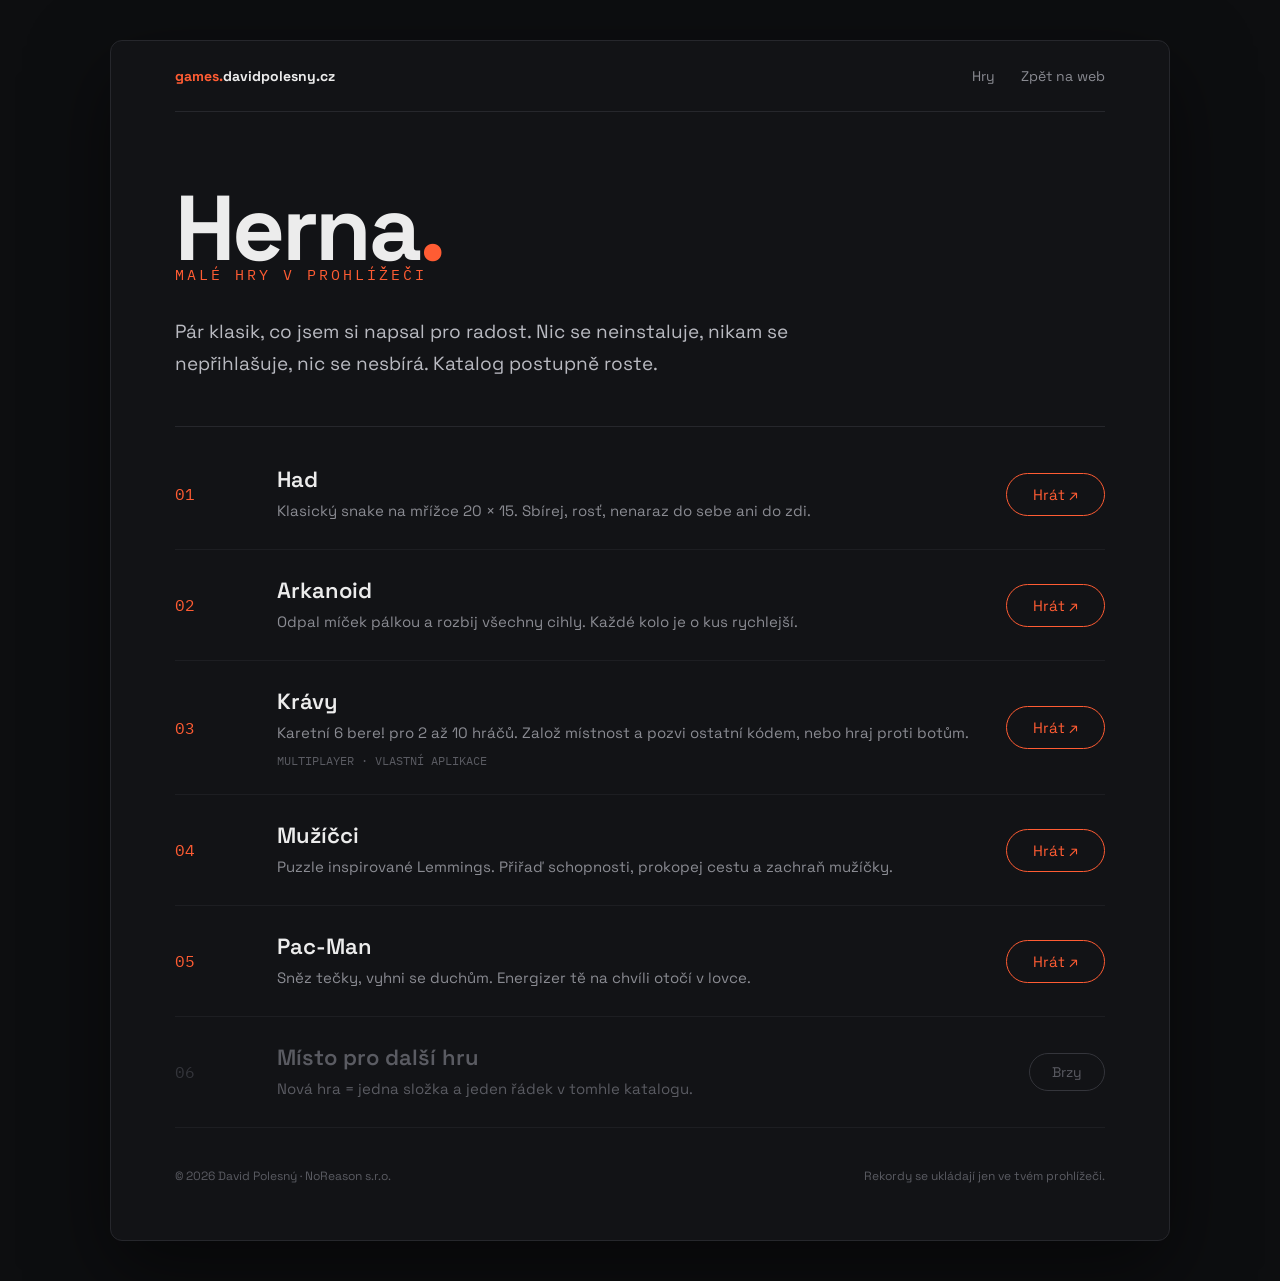
==== index.html @ ad769e96 "Add Mužíčci to the herna with Lemmings-like physics and a cavern look. Co-authored-by: Cursor <curso" ====
<!DOCTYPE html>
<html lang="cs">
<head>
<meta charset="utf-8">
<meta name="viewport" content="width=device-width, initial-scale=1">
<title>Herna — davidpolesny.cz</title>
<meta name="description" content="Malé hry v prohlížeči od Davida Polesného. Had, Arkanoid, Krávy, Mužíčci a Pac-Man, bez instalace a bez přihlašování.">
<meta name="theme-color" content="#0d0e10">
<link rel="canonical" href="https://games.davidpolesny.cz/">
<meta property="og:type" content="website">
<meta property="og:site_name" content="games.davidpolesny.cz">
<meta property="og:title" content="Herna — davidpolesny.cz">
<meta property="og:description" content="Malé hry v prohlížeči. Had, Arkanoid, Krávy, Mužíčci a Pac-Man, bez instalace a bez přihlašování.">
<meta property="og:url" content="https://games.davidpolesny.cz/">
<meta property="og:locale" content="cs_CZ">
<link rel="icon" href="/favicon.svg" type="image/svg+xml">
<link rel="preconnect" href="https://fonts.googleapis.com">
<link rel="preconnect" href="https://fonts.gstatic.com" crossorigin>
<link href="https://fonts.googleapis.com/css2?family=Space+Grotesk:wght@400;500;700&family=IBM+Plex+Mono:wght@400;500&display=swap" rel="stylesheet">
<link rel="stylesheet" href="/assets/site.css">
</head>
<body>
<div class="card">

  <header class="topbar">
    <span class="brand"><span>games.</span>davidpolesny.cz</span>
    <nav class="topnav">
      <a href="#hry">Hry</a>
      <a href="https://www.davidpolesny.cz/">Zpět na web</a>
    </nav>
  </header>

  <section class="hero">
    <div class="hero-title">
      <h1>Herna<span>.</span></h1>
      <div class="kicker">MALÉ HRY V PROHLÍŽEČI</div>
    </div>
    <p class="lede">Pár klasik, co jsem si napsal pro radost. Nic se neinstaluje, nikam se nepřihlašuje, nic se nesbírá. Katalog postupně roste.</p>
  </section>

  <section id="hry" class="catalog">

    <article class="game-row">
      <div class="game-num">01</div>
      <div class="game-body">
        <span class="game-name">Had</span>
        <span class="game-desc">Klasický snake na mřížce 20 × 15. Sbírej, rosť, nenaraz do sebe ani do zdi.</span>
        <span class="game-meta" data-best="had" hidden></span>
      </div>
      <div class="game-action"><a class="btn" href="/hry/had/">Hrát ↗</a></div>
    </article>

    <article class="game-row">
      <div class="game-num">02</div>
      <div class="game-body">
        <span class="game-name">Arkanoid</span>
        <span class="game-desc">Odpal míček pálkou a rozbij všechny cihly. Každé kolo je o kus rychlejší.</span>
        <span class="game-meta" data-best="arkanoid" hidden></span>
      </div>
      <div class="game-action"><a class="btn" href="/hry/arkanoid/">Hrát ↗</a></div>
    </article>

    <article class="game-row">
      <div class="game-num">03</div>
      <div class="game-body">
        <span class="game-name">Krávy</span>
        <span class="game-desc">Karetní 6 bere! pro 2 až 10 hráčů. Založ místnost a pozvi ostatní kódem, nebo hraj proti botům.</span>
        <span class="game-meta">MULTIPLAYER · VLASTNÍ APLIKACE</span>
      </div>
      <div class="game-action"><a class="btn" href="https://kravy.davidpolesny.cz/">Hrát ↗</a></div>
    </article>

    <article class="game-row">
      <div class="game-num">04</div>
      <div class="game-body">
        <span class="game-name">Mužíčci</span>
        <span class="game-desc">Puzzle inspirované Lemmings. Přiřaď schopnosti, prokopej cestu a zachraň mužíčky.</span>
        <span class="game-meta" data-best="muzici" hidden></span>
      </div>
      <div class="game-action"><a class="btn" href="/hry/muzici/">Hrát ↗</a></div>
    </article>

    <article class="game-row">
      <div class="game-num">05</div>
      <div class="game-body">
        <span class="game-name">Pac-Man</span>
        <span class="game-desc">Sněz tečky, vyhni se duchům. Energizer tě na chvíli otočí v lovce.</span>
        <span class="game-meta" data-best="pacman" hidden></span>
      </div>
      <div class="game-action"><a class="btn" href="/hry/pacman/">Hrát ↗</a></div>
    </article>

    <article class="game-row is-empty">
      <div class="game-num">06</div>
      <div class="game-body">
        <span class="game-name">Místo pro další hru</span>
        <span class="game-desc">Nová hra = jedna složka a jeden řádek v tomhle katalogu.</span>
      </div>
      <div class="game-action"><span class="tag">Brzy</span></div>
    </article>

  </section>

  <footer class="foot">
    <span>© 2026 David Polesný · NoReason s.r.o.</span>
    <span>Rekordy se ukládají jen ve tvém prohlížeči.</span>
  </footer>

</div>

<script>
/* Rekordy v katalogu — jen když v tomhle prohlížeči nějaké jsou. */
(function () {
  var rows = document.querySelectorAll('[data-best]');
  for (var i = 0; i < rows.length; i++) {
    var slug = rows[i].getAttribute('data-best');
    var best = 0;
    try { best = parseInt(localStorage.getItem('dp-games:' + slug + ':best'), 10) || 0; } catch (e) {}
    if (best > 0) {
      rows[i].textContent = 'TVŮJ REKORD ' + String(best).replace(/\B(?=(\d{3})+(?!\d))/g, ' ');
      rows[i].hidden = false;
    }
  }
})();
</script>
<script src="https://stats.davidpolesny.cz/beacon.js" defer></script>
</body>
</html>
---- assets/site.css ----
/* games.davidpolesny.cz — sdílený design
   Vychází z davidpolesny.cz: stejné barvy, písma, rádiusy a karta. */

:root {
  --bg: #0d0e10;
  --panel: #121316;
  --screen: #08090b;
  --line: #26272c;
  --line-soft: #1d1e22;
  --line-dash: #34353b;
  --text: #ececec;
  --body: #b9bac1;
  --muted: #8a8b92;
  --dim: #5a5b62;
  --acc: #ff5c33;
  --acc-hover: #ff8a66;
  --acc-ink: #1a0d08;
  --radius: 12px;
  --sans: 'Space Grotesk', system-ui, -apple-system, sans-serif;
  --mono: 'IBM Plex Mono', ui-monospace, 'Cascadia Mono', monospace;
}

* { box-sizing: border-box; }

body {
  margin: 0;
  background: var(--bg);
  color: var(--text);
  font-family: var(--sans);
  min-height: 100vh;
  display: flex;
  justify-content: center;
  padding: 40px 20px;
}

a { color: var(--acc); text-decoration: none; }
a:hover { color: var(--acc-hover); }
::selection { background: var(--acc); color: var(--acc-ink); }

@keyframes fadeUp {
  from { opacity: 0; transform: translateY(16px); }
  to { opacity: 1; transform: none; }
}

.card {
  width: 100%;
  max-width: 1060px;
  background: var(--panel);
  border: 1px solid var(--line);
  border-radius: var(--radius);
  padding: 0 64px 56px;
  box-shadow: 0 30px 80px rgba(0, 0, 0, .5);
}

/* --- hlavička --- */

.topbar {
  display: flex;
  justify-content: space-between;
  align-items: center;
  padding: 26px 0;
  border-bottom: 1px solid var(--line);
  font-size: 14px;
  color: var(--muted);
  gap: 16px;
}

.brand { color: var(--text); font-weight: 700; }
.brand span { color: var(--acc); }

.topnav { display: flex; gap: 26px; align-items: center; }
.topnav a { color: var(--muted); }
.topnav a:hover { color: var(--text); }

/* --- hero --- */

.hero { padding: 70px 0 46px; animation: fadeUp .6s ease both; }

.hero-title {
  display: inline-flex;
  flex-direction: column;
}

.hero h1 {
  font-size: 92px;
  font-weight: 700;
  line-height: 1.02;
  letter-spacing: -3px;
  margin: 0;
}
.hero h1 span { color: var(--acc); }

.kicker {
  color: var(--acc);
  font-size: 15px;
  letter-spacing: 3px;
  margin-top: -9px;
  font-family: var(--mono);
  line-height: 1;
}

.lede {
  max-width: 620px;
  font-size: 19px;
  line-height: 1.7;
  color: var(--body);
  margin: 34px 0 0;
}

/* --- katalog her --- */

.catalog {
  border-top: 1px solid var(--line);
  padding-top: 12px;
  animation: fadeUp .6s .15s ease both;
}

.game-row {
  display: grid;
  grid-template-columns: 70px 1fr auto;
  column-gap: 32px;
  align-items: center;
  padding: 26px 0;
  border-bottom: 1px solid var(--line-soft);
}

.game-num {
  color: var(--acc);
  font-family: var(--mono);
  font-size: 16px;
}

.game-body { display: flex; flex-direction: column; gap: 6px; min-width: 0; }
.game-name { font-weight: 600; font-size: 22px; color: var(--text); }
.game-desc { color: var(--muted); font-size: 15px; line-height: 1.6; }

.game-meta {
  font-family: var(--mono);
  font-size: 12px;
  color: var(--dim);
  margin-top: 2px;
}
.game-meta[hidden] { display: none; }

.game-action { display: flex; justify-content: flex-end; }

.btn {
  display: inline-block;
  border: 1px solid var(--acc);
  color: var(--acc);
  padding: 11px 26px;
  border-radius: 100px;
  font-size: 15px;
  font-family: var(--sans);
  background: none;
  cursor: pointer;
  transition: background .2s ease, color .2s ease;
  white-space: nowrap;
}
.btn:hover { background: var(--acc); color: var(--acc-ink); }

.btn-solid { background: var(--acc); color: var(--acc-ink); font-weight: 600; }
.btn-solid:hover { background: var(--acc-hover); border-color: var(--acc-hover); color: var(--acc-ink); }

.btn-quiet { border-color: var(--line-dash); color: var(--muted); }
.btn-quiet:hover { background: none; border-color: var(--muted); color: var(--text); }

.game-row.is-empty .game-num { color: var(--line-dash); }
.game-row.is-empty .game-name { color: var(--dim); }
.game-row.is-empty .game-desc { color: var(--dim); }

.tag {
  border: 1px solid var(--line-dash);
  color: var(--dim);
  padding: 9px 22px;
  border-radius: 100px;
  font-size: 14px;
  white-space: nowrap;
}

/* --- pata --- */

.foot {
  margin-top: 40px;
  font-size: 12px;
  color: var(--dim);
  display: flex;
  justify-content: space-between;
  gap: 16px;
  flex-wrap: wrap;
}

/* --- herní stránka --- */

.game-head {
  display: flex;
  justify-content: space-between;
  align-items: center;
  padding: 26px 0;
  border-bottom: 1px solid var(--line);
  gap: 16px;
  flex-wrap: wrap;
}

.back {
  display: inline-flex;
  align-items: center;
  gap: 8px;
  color: var(--muted);
  font-size: 14px;
}
.back:hover { color: var(--text); }
.back svg { flex: none; }

.game-title { font-size: 20px; font-weight: 700; color: var(--text); }

.stage {
  display: grid;
  grid-template-columns: minmax(0, 1fr) 260px;
  gap: 28px;
  padding: 32px 0 0;
  align-items: start;
  animation: fadeUp .6s ease both;
}

.screen {
  position: relative;
  background: var(--screen);
  border: 1px solid var(--line);
  border-radius: 14px;
  overflow: hidden;
}

.screen canvas {
  display: block;
  width: 100%;
  height: auto;
  touch-action: none;
}

.overlay {
  position: absolute;
  inset: 0;
  display: flex;
  flex-direction: column;
  align-items: center;
  justify-content: center;
  gap: 14px;
  background: rgba(8, 9, 11, .88);
  text-align: center;
  padding: 24px;
}
.overlay[hidden] { display: none; }

.overlay-title {
  font-size: 34px;
  font-weight: 700;
  letter-spacing: -1px;
}
.overlay-title span { color: var(--acc); }

.overlay-sub {
  font-family: var(--mono);
  font-size: 13px;
  color: var(--muted);
  letter-spacing: 1px;
  line-height: 1.7;
}

.side { display: flex; flex-direction: column; gap: 16px; }

.stat {
  background: var(--screen);
  border: 1px solid var(--line);
  border-radius: var(--radius);
  padding: 18px 20px;
  display: flex;
  flex-direction: column;
  gap: 6px;
}

.stat-label {
  font-family: var(--mono);
  font-size: 11px;
  letter-spacing: 3px;
  color: var(--muted);
}

.stat-value {
  font-size: 40px;
  font-weight: 700;
  line-height: 1;
  color: var(--acc);
  font-variant-numeric: tabular-nums;
}

.stat-value.is-small { font-size: 26px; color: var(--text); }

.keys {
  background: var(--screen);
  border: 1px solid var(--line);
  border-radius: var(--radius);
  padding: 18px 20px;
  display: flex;
  flex-direction: column;
  gap: 12px;
}

.keys-list { display: flex; flex-direction: column; gap: 10px; }

.keys-row {
  display: flex;
  justify-content: space-between;
  gap: 12px;
  font-size: 14px;
  color: var(--body);
}
.keys-row b { font-family: var(--mono); font-weight: 400; color: var(--muted); }

.side-actions { display: flex; flex-direction: column; gap: 10px; }
.side-actions .btn { text-align: center; }

/* dotykové ovládání — jen na malých displejích */
.dpad { display: none; }

/* --- responzivita --- */

@media (max-width: 900px) {
  .stage { grid-template-columns: minmax(0, 1fr); }
  .side { flex-direction: row; flex-wrap: wrap; }
  .stat { flex: 1 1 140px; }
  .keys { flex: 1 1 100%; }
  .side-actions { flex: 1 1 100%; flex-direction: row; }
  .side-actions .btn { flex: 1; }
}

@media (max-width: 820px) {
  .card { padding: 0 28px 44px; }
  .hero h1 { font-size: 64px; letter-spacing: -2px; }
}

@media (max-width: 620px) {
  .game-row { grid-template-columns: 44px 1fr; row-gap: 14px; column-gap: 16px; }
  .game-action { grid-column: 2; justify-content: flex-start; }
  .keys { display: none; }
  .dpad {
    display: grid;
    grid-template-columns: repeat(3, 64px);
    grid-template-rows: repeat(2, 64px);
    gap: 8px;
    justify-content: center;
    flex: 1 1 100%;
  }
  .dpad button {
    background: var(--screen);
    border: 1px solid var(--line-dash);
    border-radius: 10px;
    color: var(--muted);
    font-size: 20px;
    cursor: pointer;
    -webkit-tap-highlight-color: transparent;
  }
  .dpad button:active { background: var(--acc); color: var(--acc-ink); border-color: var(--acc); }
  .dpad .up { grid-column: 2; grid-row: 1; }
  .dpad .left { grid-column: 1; grid-row: 2; }
  .dpad .down { grid-column: 2; grid-row: 2; }
  .dpad .right { grid-column: 3; grid-row: 2; }
}

@media (max-width: 520px) {
  body { padding: 20px 12px; }
  .card { padding: 0 20px 36px; }
  .hero { padding: 48px 0 36px; }
  .hero h1 { font-size: 44px; letter-spacing: -1.5px; }
  .lede { font-size: 17px; }
  .topnav { gap: 16px; }
}

@media (prefers-reduced-motion: reduce) {
  * { animation: none !important; transition: none !important; }
}
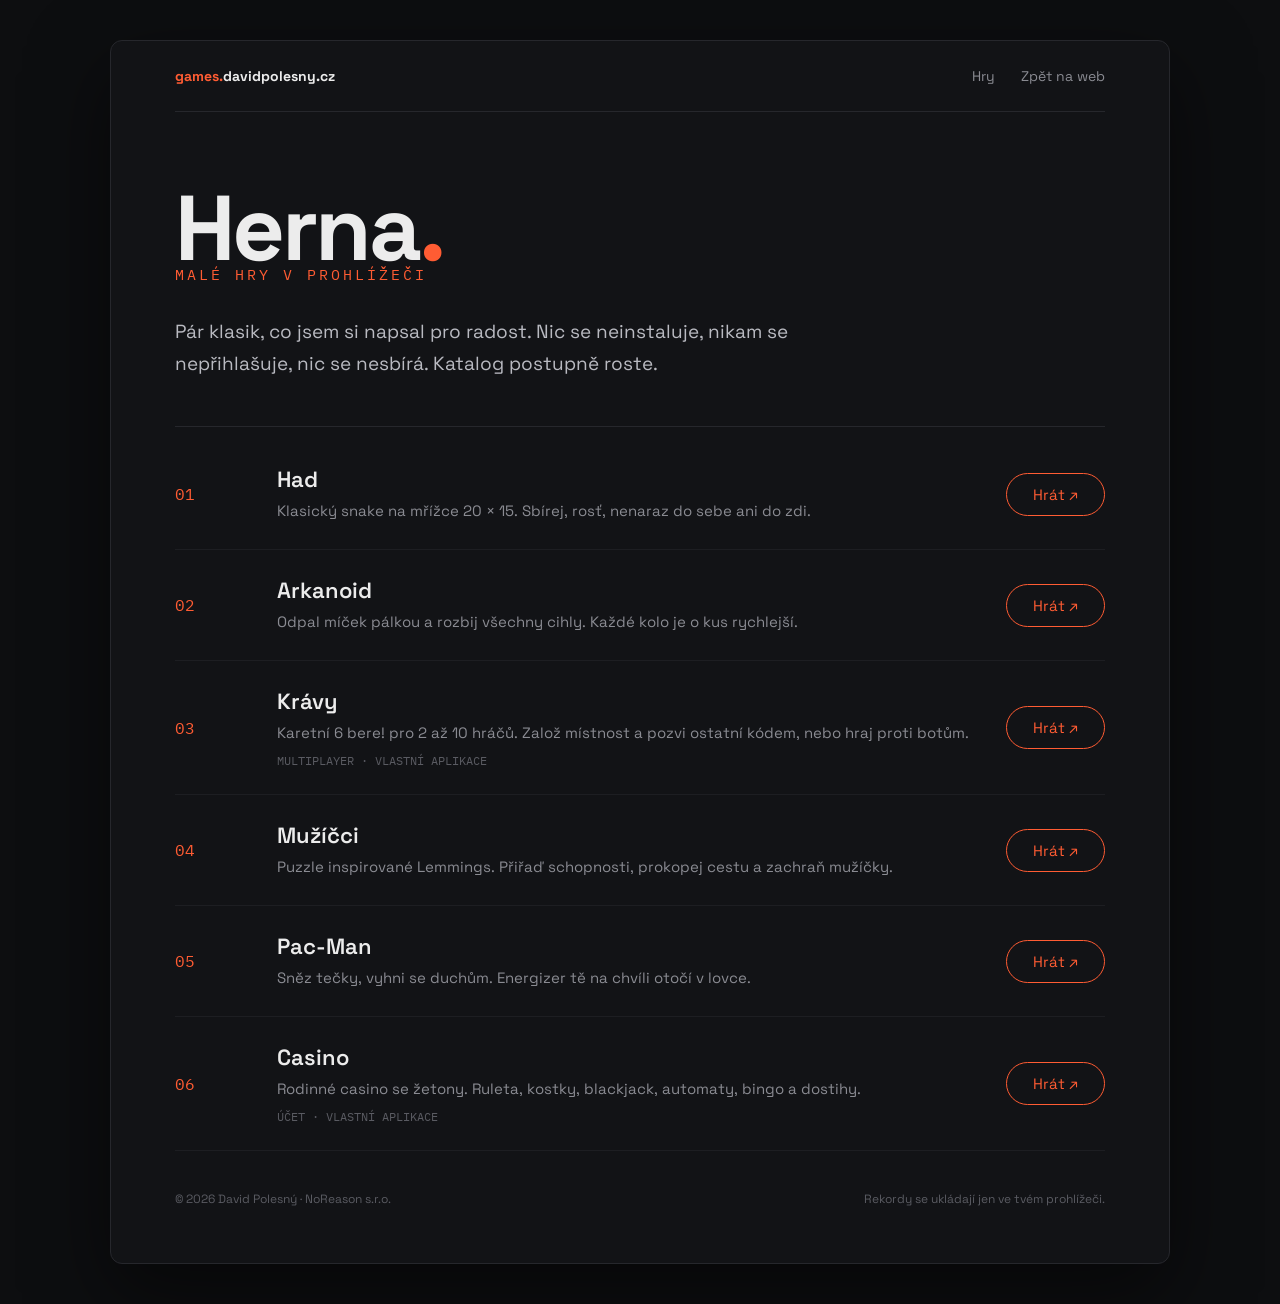
==== commit 58fe24da: "Add Casino to games catalog (casino.davidpolesny.cz)" ====
--- a/index.html
+++ b/index.html
@@ -4,13 +4,13 @@
 <meta charset="utf-8">
 <meta name="viewport" content="width=device-width, initial-scale=1">
 <title>Herna — davidpolesny.cz</title>
-<meta name="description" content="Malé hry v prohlížeči od Davida Polesného. Had, Arkanoid, Krávy, Mužíčci a Pac-Man, bez instalace a bez přihlašování.">
+<meta name="description" content="Malé hry v prohlížeči od Davida Polesného. Had, Arkanoid, Krávy, Mužíčci, Pac-Man a Casino.">
 <meta name="theme-color" content="#0d0e10">
 <link rel="canonical" href="https://games.davidpolesny.cz/">
 <meta property="og:type" content="website">
 <meta property="og:site_name" content="games.davidpolesny.cz">
 <meta property="og:title" content="Herna — davidpolesny.cz">
-<meta property="og:description" content="Malé hry v prohlížeči. Had, Arkanoid, Krávy, Mužíčci a Pac-Man, bez instalace a bez přihlašování.">
+<meta property="og:description" content="Malé hry v prohlížeči. Had, Arkanoid, Krávy, Mužíčci, Pac-Man a Casino.">
 <meta property="og:url" content="https://games.davidpolesny.cz/">
 <meta property="og:locale" content="cs_CZ">
 <link rel="icon" href="/favicon.svg" type="image/svg+xml">
@@ -90,13 +90,14 @@
       <div class="game-action"><a class="btn" href="/hry/pacman/">Hrát ↗</a></div>
     </article>
 
-    <article class="game-row is-empty">
+    <article class="game-row">
       <div class="game-num">06</div>
       <div class="game-body">
-        <span class="game-name">Místo pro další hru</span>
-        <span class="game-desc">Nová hra = jedna složka a jeden řádek v tomhle katalogu.</span>
+        <span class="game-name">Casino</span>
+        <span class="game-desc">Rodinné casino se žetony. Ruleta, kostky, blackjack, automaty, bingo a dostihy.</span>
+        <span class="game-meta">ÚČET · VLASTNÍ APLIKACE</span>
       </div>
-      <div class="game-action"><span class="tag">Brzy</span></div>
+      <div class="game-action"><a class="btn" href="https://casino.davidpolesny.cz/">Hrát ↗</a></div>
     </article>
 
   </section>
